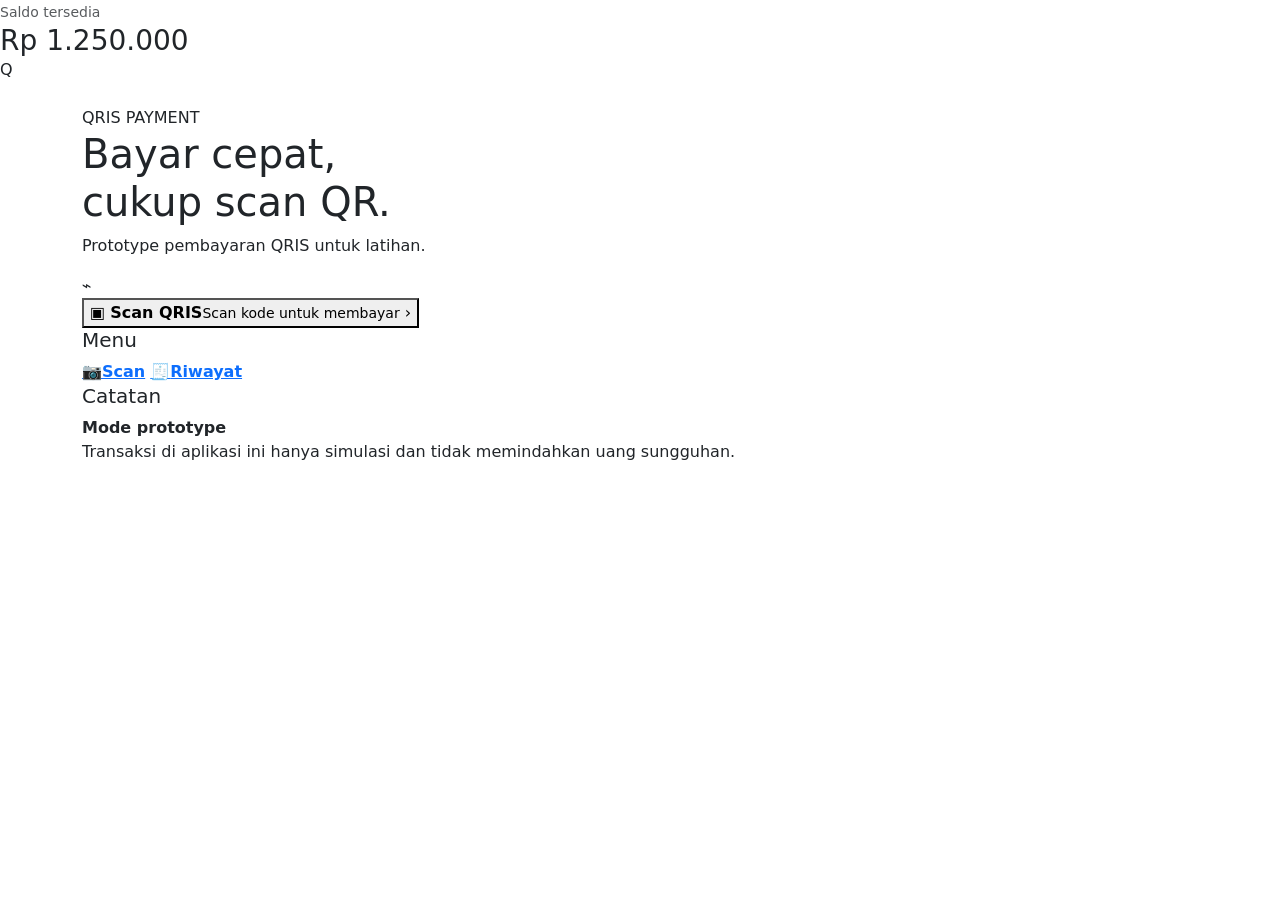
==== index.html @ 75abaa08 "Add files via upload" ====
<!doctype html>
<html lang="id">
<head>
  <meta charset="utf-8">
  <meta name="viewport" content="width=device-width,initial-scale=1">
  <title>QPay — Pembayaran QRIS</title>
  <link href="https://cdn.jsdelivr.net/npm/bootstrap@5.3.3/dist/css/bootstrap.min.css" rel="stylesheet">
  <link rel="stylesheet" href="css/style.css">
</head>
<body>
<div class="app-shell">
  <header class="topbar">
    <div>
      <small class="opacity-75">Saldo tersedia</small>
      <h3 class="mb-0">Rp 1.250.000</h3>
    </div>
    <div class="avatar">Q</div>
  </header>

  <main class="container py-4">
    <section class="hero-card">
      <div>
        <span class="badge-soft">QRIS PAYMENT</span>
        <h1>Bayar cepat,<br>cukup scan QR.</h1>
        <p>Prototype pembayaran QRIS untuk latihan.</p>
      </div>
      <div class="qr-icon">⌁</div>
    </section>

    <button class="scan-btn" onclick="location.href='scan.html'">
      <span class="scan-symbol">▣</span>
      <span><b>Scan QRIS</b><small>Scan kode untuk membayar</small></span>
      <span class="arrow">›</span>
    </button>

    <div class="section-title">
      <h5>Menu</h5>
    </div>
    <div class="menu-grid">
      <a href="scan.html" class="menu-item"><span>📷</span><b>Scan</b></a>
      <a href="history.html" class="menu-item"><span>🧾</span><b>Riwayat</b></a>
    </div>

    <div class="section-title">
      <h5>Catatan</h5>
    </div>
    <div class="notice">
      <b>Mode prototype</b>
      <p>Transaksi di aplikasi ini hanya simulasi dan tidak memindahkan uang sungguhan.</p>
    </div>
  </main>
</div>
</body>
</html>
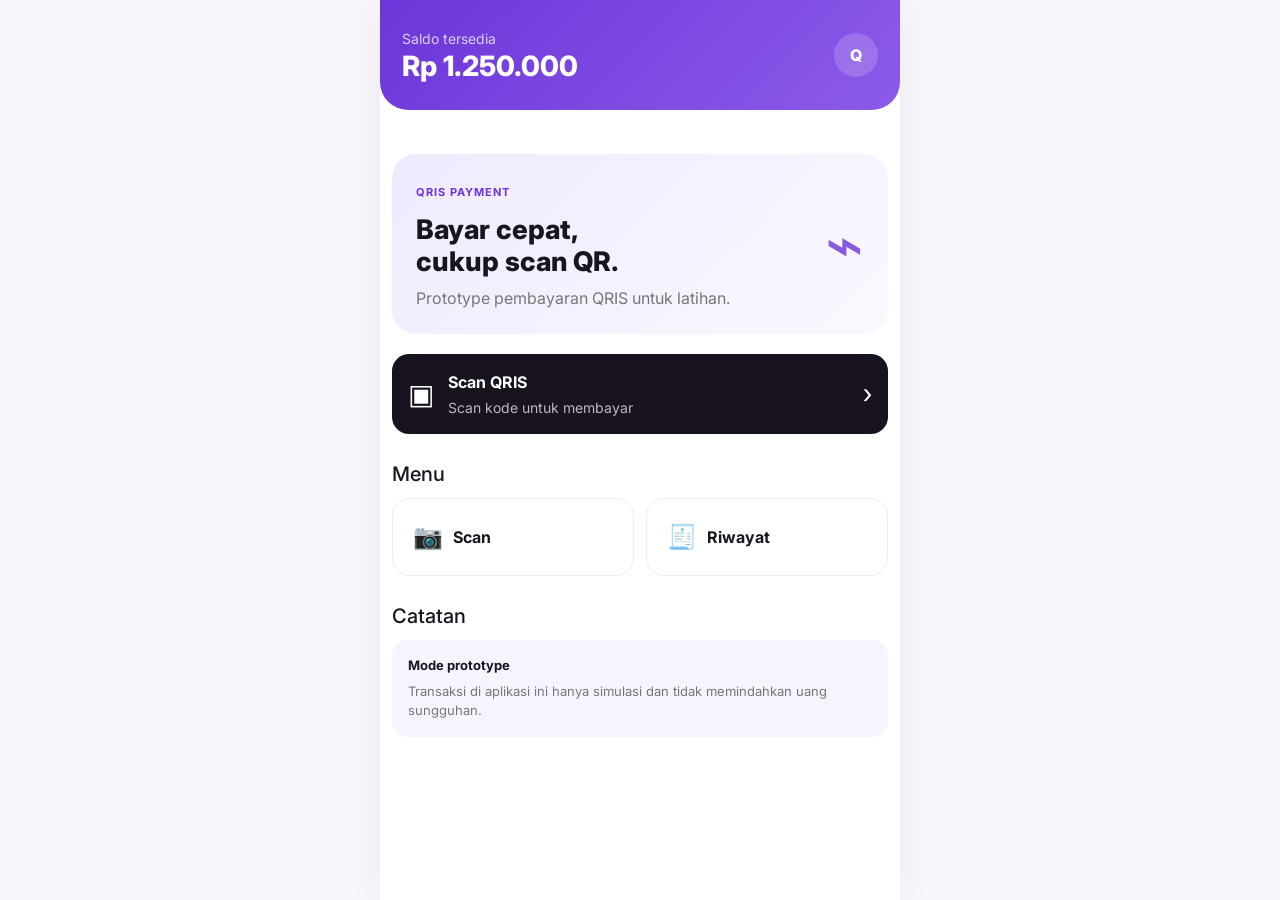
==== commit 2a5ac835: "Fix stylesheet link path in index.html" ====
--- a/index.html
+++ b/index.html
@@ -5,7 +5,7 @@
   <meta name="viewport" content="width=device-width,initial-scale=1">
   <title>QPay — Pembayaran QRIS</title>
   <link href="https://cdn.jsdelivr.net/npm/bootstrap@5.3.3/dist/css/bootstrap.min.css" rel="stylesheet">
-  <link rel="stylesheet" href="css/style.css">
+  <link rel="stylesheet" href="style.css">
 </head>
 <body>
 <div class="app-shell">
@@ -51,4 +51,4 @@
   </main>
 </div>
 </body>
-</html>+</html>
--- a/style.css
+++ b/style.css
@@ -0,0 +1,8 @@
+@import url('https://fonts.googleapis.com/css2?family=Inter:wght@400;500;600;700;800&display=swap');
+:root{--purple:#6c35d9;--purple2:#8d5bea;--bg:#f7f7fb;--ink:#17151d}
+*{box-sizing:border-box}body{margin:0;background:var(--bg);font-family:Inter,Arial,sans-serif;color:var(--ink)}
+.app-shell{max-width:520px;min-height:100vh;margin:auto;background:#fff;box-shadow:0 0 40px #0000000d}
+.topbar{padding:26px 22px;background:linear-gradient(135deg,var(--purple),var(--purple2));color:#fff;display:flex;justify-content:space-between;align-items:center;border-radius:0 0 28px 28px}.topbar h3{font-weight:800}.avatar{width:44px;height:44px;border-radius:50%;background:#ffffff2b;display:grid;place-items:center;font-weight:800}
+.container{max-width:100%}.hero-card{margin:20px 0;padding:24px;border-radius:24px;background:linear-gradient(135deg,#f0eaff,#faf8ff);display:flex;justify-content:space-between;align-items:center}.hero-card h1{font-size:27px;font-weight:800;margin:12px 0 8px}.hero-card p{margin:0;color:#777}.badge-soft{font-size:11px;font-weight:700;color:var(--purple);letter-spacing:1px}.qr-icon{font-size:65px;color:var(--purple);opacity:.8}
+.scan-btn,.primary-btn,.secondary-btn{border:0;width:100%;border-radius:17px;padding:16px;display:flex;align-items:center;gap:14px;font-family:inherit}.scan-btn{background:#18131f;color:#fff;text-align:left}.scan-btn small{display:block;color:#bdb7c5;margin-top:3px}.scan-symbol{font-size:28px}.arrow{margin-left:auto;font-size:27px}.section-title{margin:28px 0 12px}.menu-grid{display:grid;grid-template-columns:1fr 1fr;gap:12px}.menu-item{padding:20px;border:1px solid #eee;border-radius:18px;text-decoration:none;color:var(--ink);display:flex;gap:10px;align-items:center}.menu-item span{font-size:24px}.notice{padding:16px;border-radius:16px;background:#f7f4ff;font-size:13px}.notice p{margin:6px 0 0;color:#777}
+.simple-header{height:64px;padding:0 18px;display:flex;align-items:center;justify-content:space-between;border-bottom:1px solid #eee}.simple-header a{font-size:30px;text-decoration:none;color:#222}.simple-header h5{margin:0;font-weight:700}.scanner{width:100%;overflow:hidden;border-radius:22px;margin-top:8px}.scanner video{border-radius:22px}.scanner-help{text-align:center;padding:18px}.scanner-help p{color:#777;font-size:13px;margin:6px 0}.divider{display:flex;align-items:center;gap:10px;color:#999;margin:18px 0}.divider:before,.divider:after{content:"";height:1px;background:#eee;flex:1}.secondary-btn{justify-content:center;background:#f0ebff;color:var(--purple);font-weight:700}.merchant-card,.amount-card,.detail-card{border:1px solid #eee;border-radius:20px;padding:18px;margin-bottom:15px}.merchant-card{display:flex;align-items:center;gap:14px}.merchant-logo{width:48px;height:48px;border-radius:15px;background:#eee7ff;color:var(--purple);display:grid;place-items:center;font-weight:800}.amount-card label{font-size:13px;color:#777;margin-bottom:8px}.input-group-text{background:#fff;border-right:0}.form-control{border-left:0}.form-control:focus{box-shadow:none}.detail-card div,.receipt div{display:flex;justify-content:space-between;padding:9px 0}.detail-card span,.receipt span{color:#777;font-size:13px}.primary-btn{justify-content:center;background:linear-gradient(135deg,var(--purple),var(--purple2));color:#fff;font-weight:800;margin-top:18px}.success-card{text-align:center;padding-top:25px}.check{width:82px;height:82px;border-radius:50%;background:#e9f9ef;color:#22a55a;display:grid;place-items:center;font-size:45px;font-weight:700;margin:20px auto}.success-card h1{font-weight:800;margin:5px 0 25px}.receipt{text-align:left;border:1px dashed #ddd;border-radius:18px;padding:10px 17px;margin-bottom:20px}.history-item{padding:16px;border-bottom:1px solid #eee;display:flex;align-items:center;gap:12px}.history-icon{width:44px;height:44px;border-radius:14px;background:#f0ebff;color:var(--purple);display:grid;place-items:center}.history-info{flex:1}.history-info b{display:block}.history-info small{color:#888}.history-amount{font-weight:700}
